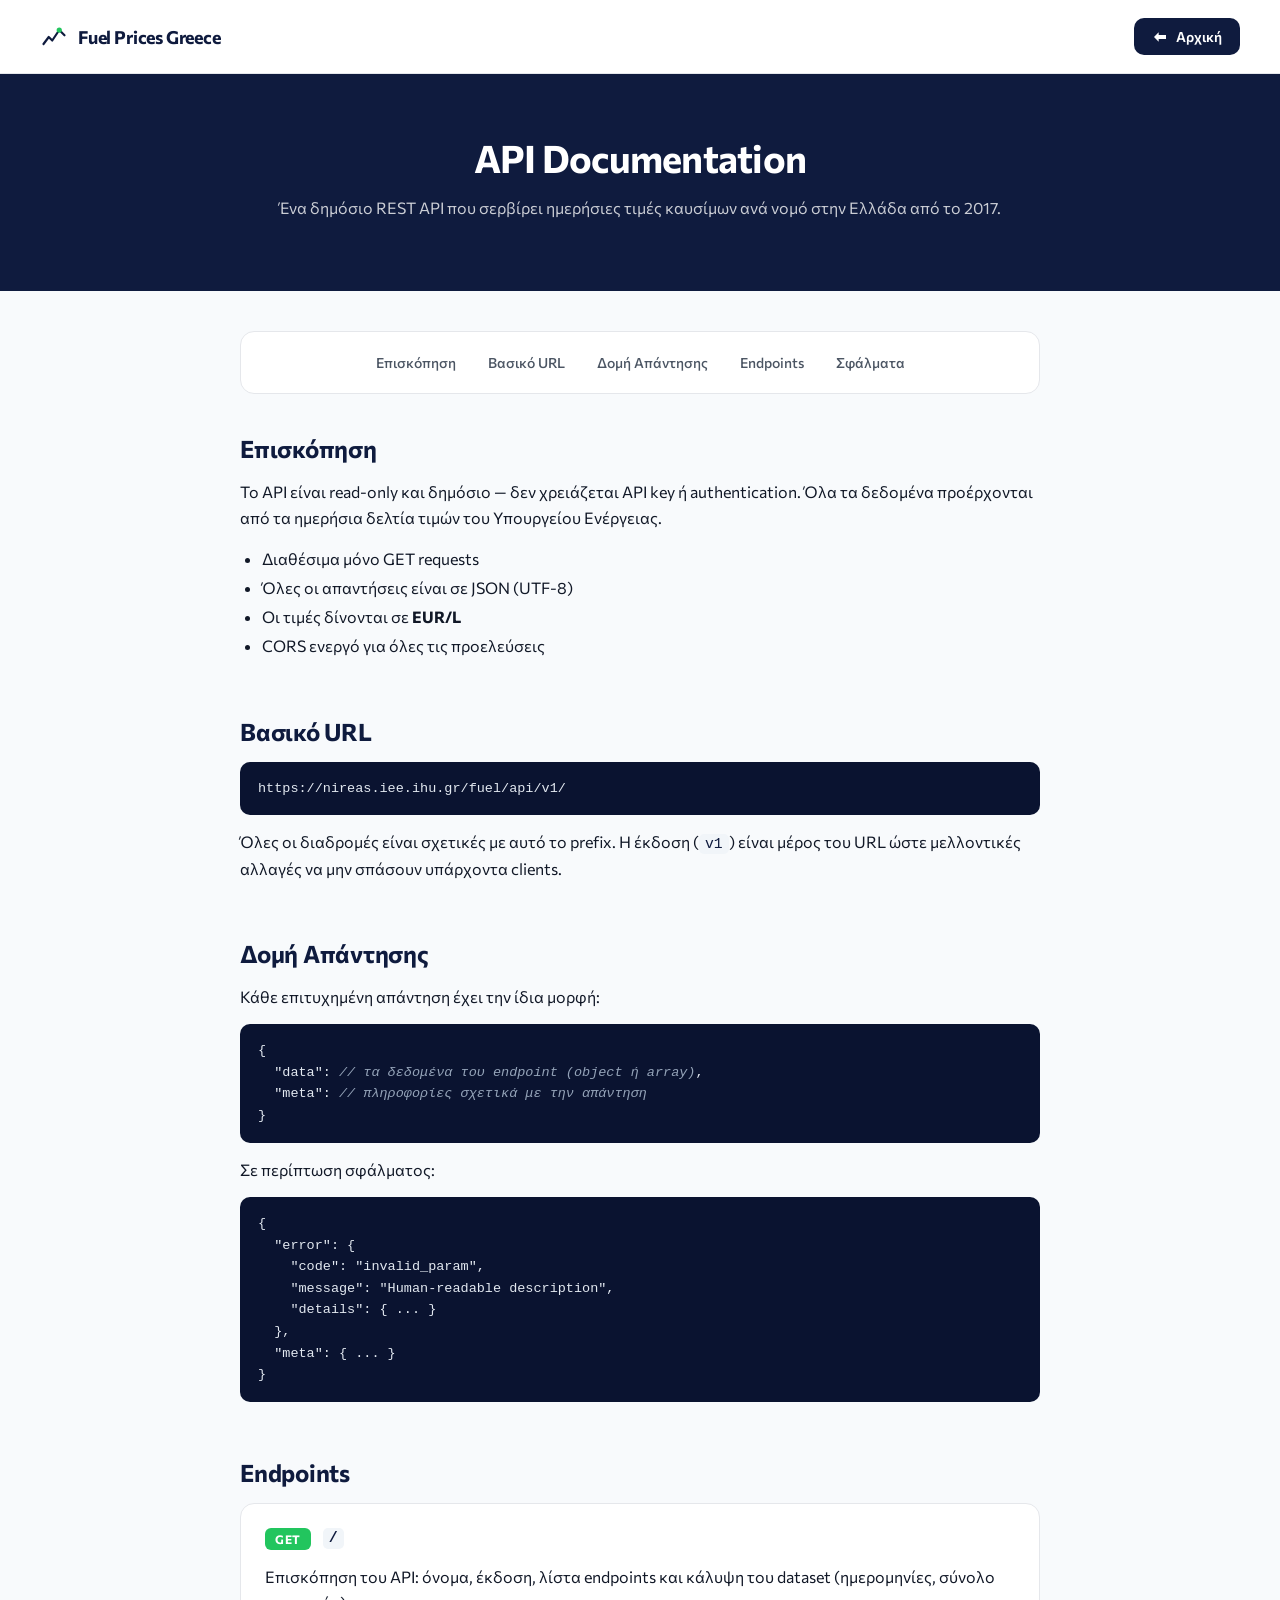
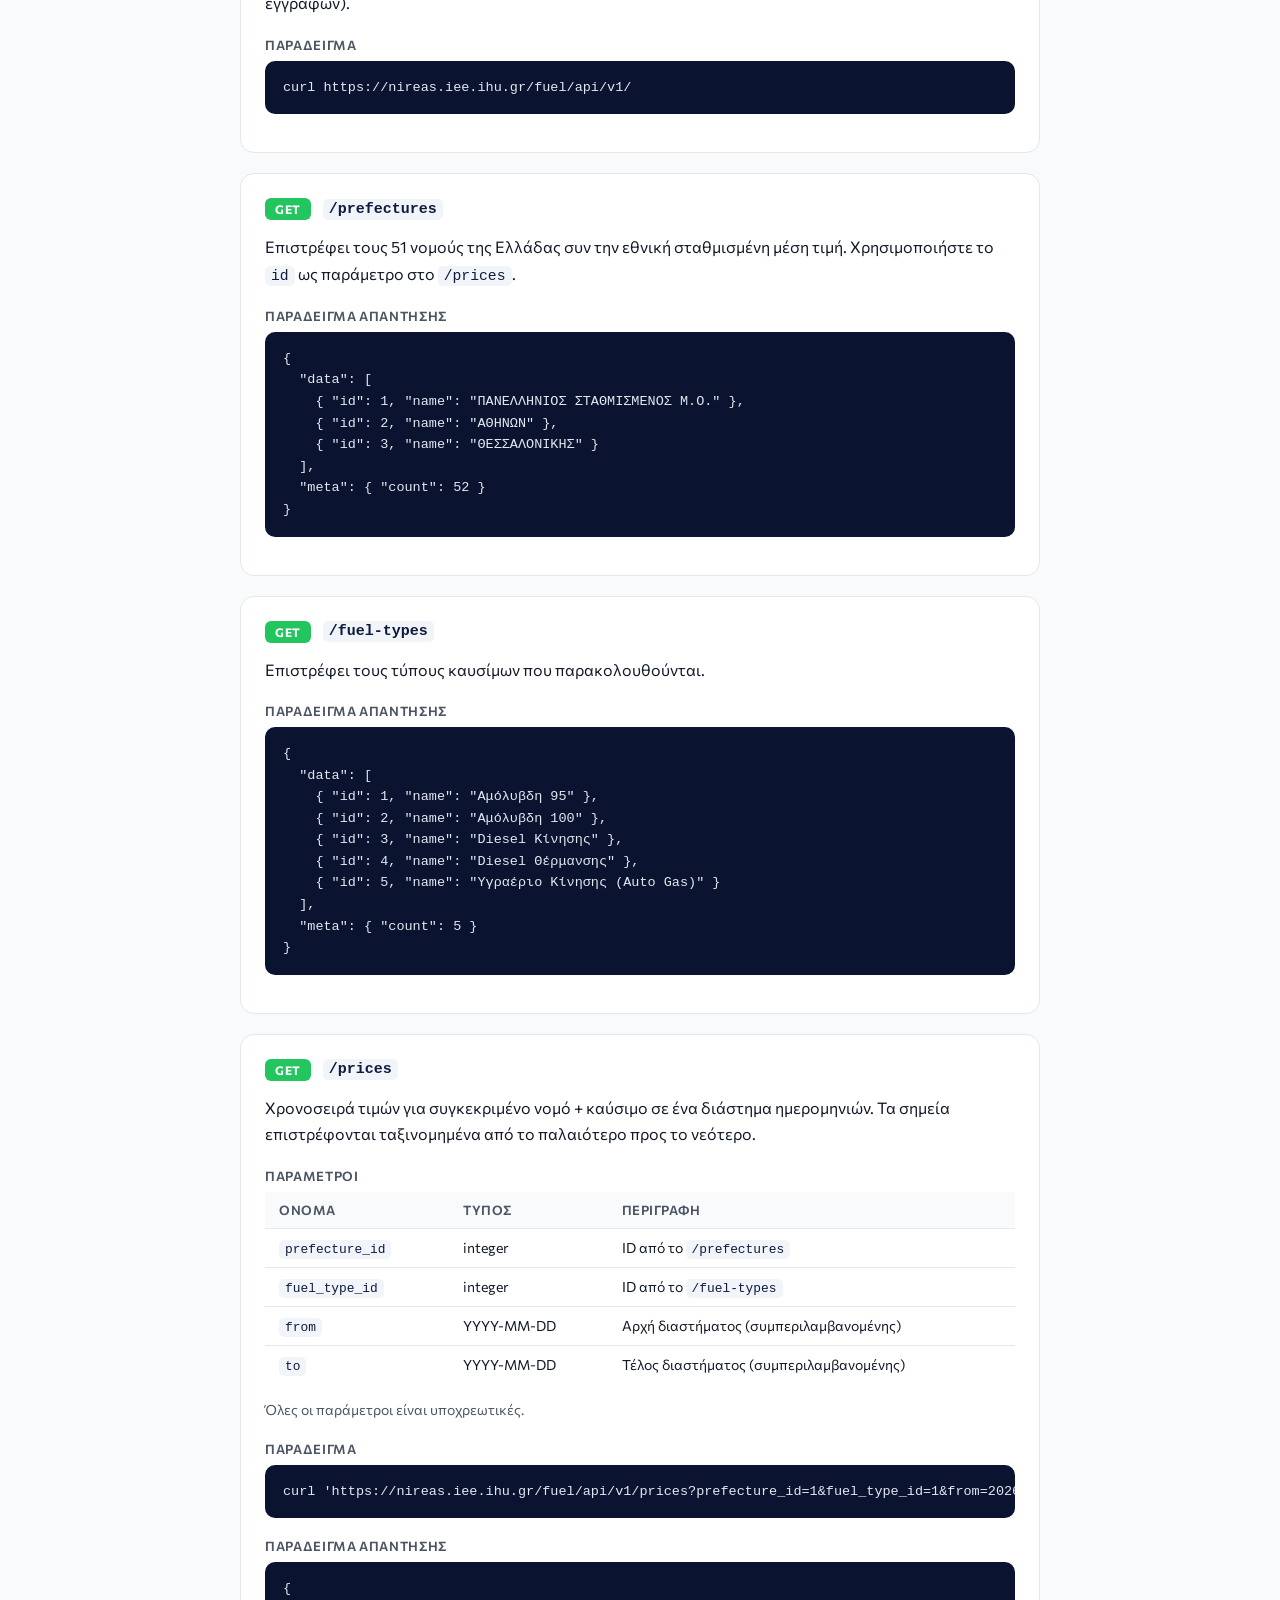
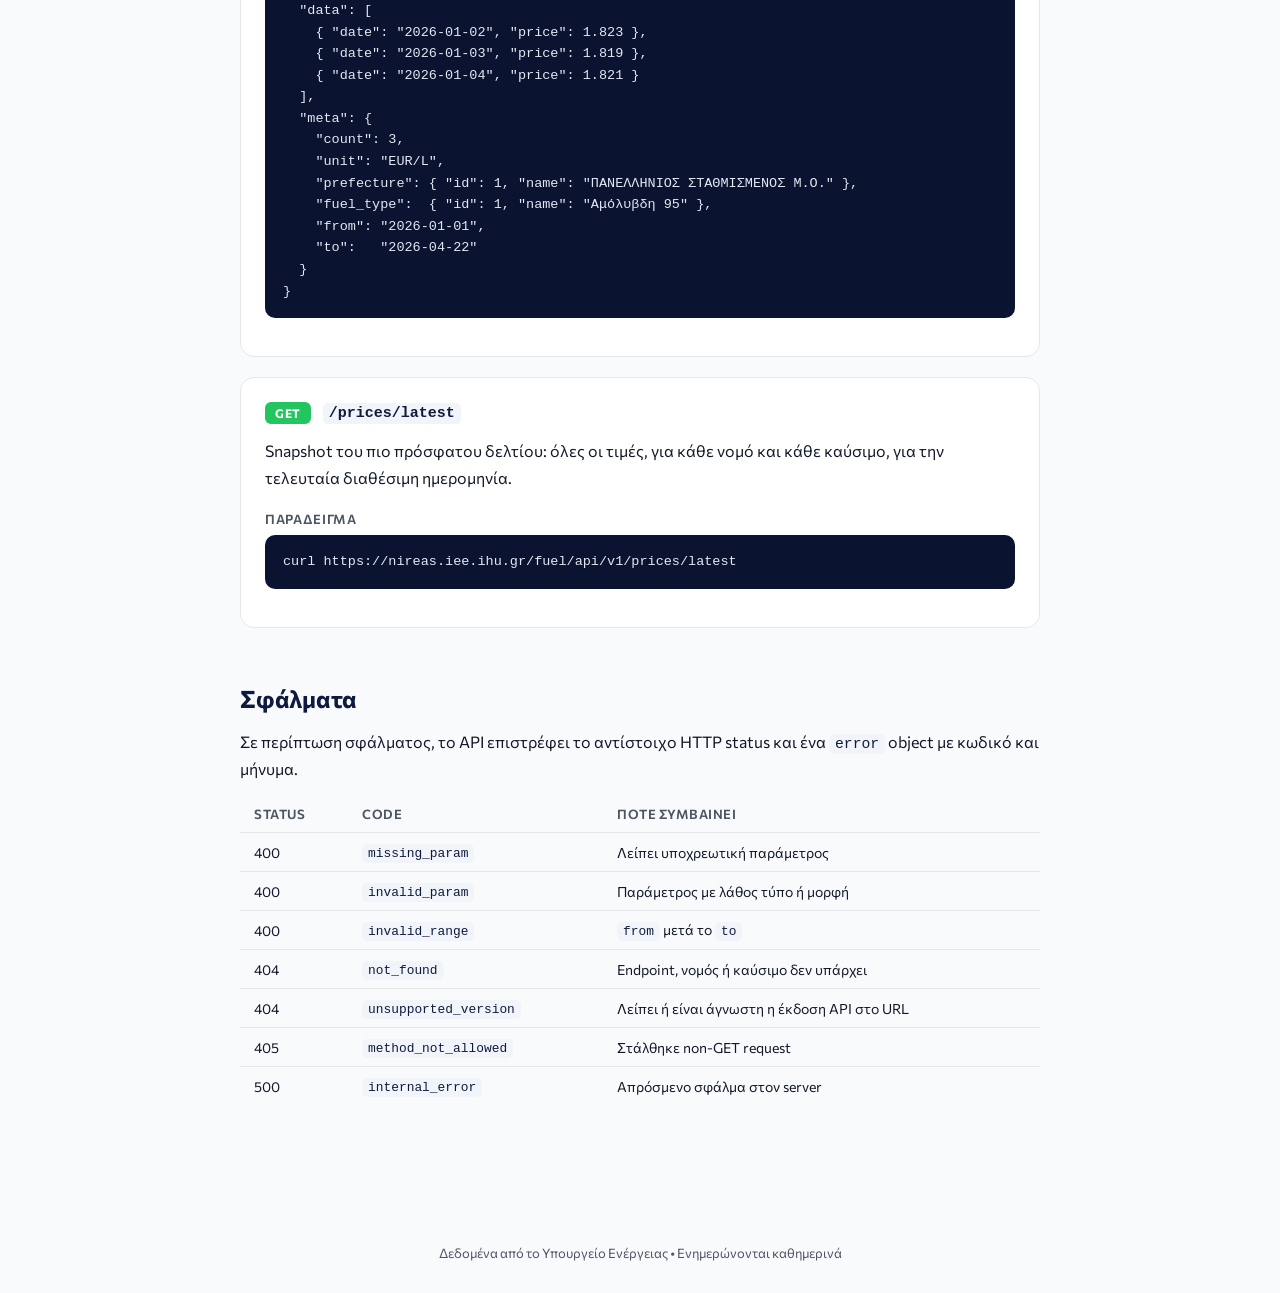
==== docs.html @ 633a8562 "Removed the auth part. Added new doc page" ====
<!DOCTYPE html>
<html lang="el">
<head>
    <meta charset="UTF-8">
    <meta name="viewport" content="width=device-width, initial-scale=1.0">
    <title>API Docs &mdash; Fuel Prices Greece</title>
    <link rel="preconnect" href="https://fonts.googleapis.com">
    <link rel="preconnect" href="https://fonts.gstatic.com" crossorigin>
    <link href="https://fonts.googleapis.com/css2?family=Commissioner:wght@100..900&display=swap" rel="stylesheet">
    <link rel="stylesheet" href="frontend/style.css">
</head>
<body>
    <header class="site-header">
        <a class="brand" href="index.html">
            <svg class="brand-icon" viewBox="0 0 32 32" aria-hidden="true">
                <path d="M4 24 L10 16 L14 20 L22 8 L28 14" fill="none" stroke="#0f1b3e" stroke-width="2.5" stroke-linecap="round" stroke-linejoin="round"/>
                <circle cx="22" cy="8" r="3" fill="#22c55e"/>
            </svg>
            <span class="brand-text">Fuel Prices Greece</span>
        </a>
        <a class="api-button" href="index.html">
            <svg viewBox="0 0 24 24" aria-hidden="true" width="16" height="16">
                <path d="M10 19l-7-7 7-7v4h11v6H10v4z" fill="currentColor"/>
            </svg>
            Αρχική
        </a>
    </header>

    <section class="docs-hero">
        <div class="docs-hero-inner">
            <h1>API Documentation</h1>
            <p>Ένα δημόσιο REST API που σερβίρει ημερήσιες τιμές καυσίμων ανά νομό στην Ελλάδα από το 2017.</p>
        </div>
    </section>

    <main class="docs-content">
        <nav class="docs-toc" aria-label="Πίνακας περιεχομένων">
            <a href="#overview">Επισκόπηση</a>
            <a href="#base-url">Βασικό URL</a>
            <a href="#response-format">Δομή Απάντησης</a>
            <a href="#endpoints">Endpoints</a>
            <a href="#errors">Σφάλματα</a>
        </nav>

        <section id="overview" class="docs-section">
            <h2>Επισκόπηση</h2>
            <p>Το API είναι read-only και δημόσιο &mdash; δεν χρειάζεται API key ή authentication. Όλα τα δεδομένα προέρχονται από τα ημερήσια δελτία τιμών του Υπουργείου Ενέργειας.</p>
            <ul class="bullets">
                <li>Διαθέσιμα μόνο GET requests</li>
                <li>Όλες οι απαντήσεις είναι σε JSON (UTF-8)</li>
                <li>Οι τιμές δίνονται σε <strong>EUR/L</strong></li>
                <li>CORS ενεργό για όλες τις προελεύσεις</li>
            </ul>
        </section>

        <section id="base-url" class="docs-section">
            <h2>Βασικό URL</h2>
            <pre class="code"><span class="code-line">https://nireas.iee.ihu.gr/fuel/api/v1/</span></pre>
            <p>Όλες οι διαδρομές είναι σχετικές με αυτό το prefix. Η έκδοση (<code>v1</code>) είναι μέρος του URL ώστε μελλοντικές αλλαγές να μην σπάσουν υπάρχοντα clients.</p>
        </section>

        <section id="response-format" class="docs-section">
            <h2>Δομή Απάντησης</h2>
            <p>Κάθε επιτυχημένη απάντηση έχει την ίδια μορφή:</p>
            <pre class="code">{
  "data": <span class="code-comment">// τα δεδομένα του endpoint (object ή array)</span>,
  "meta": <span class="code-comment">// πληροφορίες σχετικά με την απάντηση</span>
}</pre>
            <p>Σε περίπτωση σφάλματος:</p>
            <pre class="code">{
  "error": {
    "code": "invalid_param",
    "message": "Human-readable description",
    "details": { ... }
  },
  "meta": { ... }
}</pre>
        </section>

        <section id="endpoints" class="docs-section">
            <h2>Endpoints</h2>

            <article class="endpoint" id="ep-root">
                <header>
                    <span class="method-badge">GET</span>
                    <code class="endpoint-path">/</code>
                </header>
                <p>Επισκόπηση του API: όνομα, έκδοση, λίστα endpoints και κάλυψη του dataset (ημερομηνίες, σύνολο εγγραφών).</p>
                <h4>Παράδειγμα</h4>
                <pre class="code">curl https://nireas.iee.ihu.gr/fuel/api/v1/</pre>
            </article>

            <article class="endpoint" id="ep-prefectures">
                <header>
                    <span class="method-badge">GET</span>
                    <code class="endpoint-path">/prefectures</code>
                </header>
                <p>Επιστρέφει τους 51 νομούς της Ελλάδας συν την εθνική σταθμισμένη μέση τιμή. Χρησιμοποιήστε το <code>id</code> ως παράμετρο στο <code>/prices</code>.</p>
                <h4>Παράδειγμα απάντησης</h4>
                <pre class="code">{
  "data": [
    { "id": 1, "name": "ΠΑΝΕΛΛΗΝΙΟΣ ΣΤΑΘΜΙΣΜΕΝΟΣ Μ.Ο." },
    { "id": 2, "name": "ΑΘΗΝΩΝ" },
    { "id": 3, "name": "ΘΕΣΣΑΛΟΝΙΚΗΣ" }
  ],
  "meta": { "count": 52 }
}</pre>
            </article>

            <article class="endpoint" id="ep-fuel-types">
                <header>
                    <span class="method-badge">GET</span>
                    <code class="endpoint-path">/fuel-types</code>
                </header>
                <p>Επιστρέφει τους τύπους καυσίμων που παρακολουθούνται.</p>
                <h4>Παράδειγμα απάντησης</h4>
                <pre class="code">{
  "data": [
    { "id": 1, "name": "Αμόλυβδη 95" },
    { "id": 2, "name": "Αμόλυβδη 100" },
    { "id": 3, "name": "Diesel Κίνησης" },
    { "id": 4, "name": "Diesel Θέρμανσης" },
    { "id": 5, "name": "Υγραέριο Κίνησης (Auto Gas)" }
  ],
  "meta": { "count": 5 }
}</pre>
            </article>

            <article class="endpoint" id="ep-prices">
                <header>
                    <span class="method-badge">GET</span>
                    <code class="endpoint-path">/prices</code>
                </header>
                <p>Χρονοσειρά τιμών για συγκεκριμένο νομό + καύσιμο σε ένα διάστημα ημερομηνιών. Τα σημεία επιστρέφονται ταξινομημένα από το παλαιότερο προς το νεότερο.</p>

                <h4>Παράμετροι</h4>
                <table class="params-table">
                    <thead>
                        <tr><th>Όνομα</th><th>Τύπος</th><th>Περιγραφή</th></tr>
                    </thead>
                    <tbody>
                        <tr><td><code>prefecture_id</code></td><td>integer</td><td>ID από το <code>/prefectures</code></td></tr>
                        <tr><td><code>fuel_type_id</code></td><td>integer</td><td>ID από το <code>/fuel-types</code></td></tr>
                        <tr><td><code>from</code></td><td>YYYY-MM-DD</td><td>Αρχή διαστήματος (συμπεριλαμβανομένης)</td></tr>
                        <tr><td><code>to</code></td><td>YYYY-MM-DD</td><td>Τέλος διαστήματος (συμπεριλαμβανομένης)</td></tr>
                    </tbody>
                </table>
                <p class="hint">Όλες οι παράμετροι είναι υποχρεωτικές.</p>

                <h4>Παράδειγμα</h4>
                <pre class="code">curl 'https://nireas.iee.ihu.gr/fuel/api/v1/prices?prefecture_id=1&fuel_type_id=1&from=2026-01-01&to=2026-04-22'</pre>

                <h4>Παράδειγμα απάντησης</h4>
                <pre class="code">{
  "data": [
    { "date": "2026-01-02", "price": 1.823 },
    { "date": "2026-01-03", "price": 1.819 },
    { "date": "2026-01-04", "price": 1.821 }
  ],
  "meta": {
    "count": 3,
    "unit": "EUR/L",
    "prefecture": { "id": 1, "name": "ΠΑΝΕΛΛΗΝΙΟΣ ΣΤΑΘΜΙΣΜΕΝΟΣ Μ.Ο." },
    "fuel_type":  { "id": 1, "name": "Αμόλυβδη 95" },
    "from": "2026-01-01",
    "to":   "2026-04-22"
  }
}</pre>
            </article>

            <article class="endpoint" id="ep-prices-latest">
                <header>
                    <span class="method-badge">GET</span>
                    <code class="endpoint-path">/prices/latest</code>
                </header>
                <p>Snapshot του πιο πρόσφατου δελτίου: όλες οι τιμές, για κάθε νομό και κάθε καύσιμο, για την τελευταία διαθέσιμη ημερομηνία.</p>
                <h4>Παράδειγμα</h4>
                <pre class="code">curl https://nireas.iee.ihu.gr/fuel/api/v1/prices/latest</pre>
            </article>
        </section>

        <section id="errors" class="docs-section">
            <h2>Σφάλματα</h2>
            <p>Σε περίπτωση σφάλματος, το API επιστρέφει το αντίστοιχο HTTP status και ένα <code>error</code> object με κωδικό και μήνυμα.</p>
            <table class="params-table">
                <thead>
                    <tr><th>Status</th><th>Code</th><th>Πότε συμβαίνει</th></tr>
                </thead>
                <tbody>
                    <tr><td>400</td><td><code>missing_param</code></td><td>Λείπει υποχρεωτική παράμετρος</td></tr>
                    <tr><td>400</td><td><code>invalid_param</code></td><td>Παράμετρος με λάθος τύπο ή μορφή</td></tr>
                    <tr><td>400</td><td><code>invalid_range</code></td><td><code>from</code> μετά το <code>to</code></td></tr>
                    <tr><td>404</td><td><code>not_found</code></td><td>Endpoint, νομός ή καύσιμο δεν υπάρχει</td></tr>
                    <tr><td>404</td><td><code>unsupported_version</code></td><td>Λείπει ή είναι άγνωστη η έκδοση API στο URL</td></tr>
                    <tr><td>405</td><td><code>method_not_allowed</code></td><td>Στάλθηκε non-GET request</td></tr>
                    <tr><td>500</td><td><code>internal_error</code></td><td>Απρόσμενο σφάλμα στον server</td></tr>
                </tbody>
            </table>
        </section>
    </main>

    <footer class="site-footer">
        <p>Δεδομένα από το Υπουργείο Ενέργειας &bull; Ενημερώνονται καθημερινά</p>
    </footer>
</body>
</html>
---- frontend/style.css ----
:root {
    --navy: #0f1b3e;
    --navy-deep: #0a1330;
    --green: #22c55e;
    --green-dark: #16a34a;
    --blue: #60a5fa;
    --ink: #111827;
    --ink-soft: #4b5563;
    --line: #e5e7eb;
    --bg: #f8fafc;
    --card: #ffffff;
    --radius: 14px;
    --shadow-card: 0 20px 40px -20px rgba(15, 27, 62, 0.25), 0 8px 16px -10px rgba(15, 27, 62, 0.12);
    --shadow-chip: 0 1px 2px rgba(15, 27, 62, 0.08);
}

* {
    box-sizing: border-box;
}

html, body {
    margin: 0;
    padding: 0;
    width: 100%;
    overflow-x: clip;
}

body {
    font-family: 'Commissioner', -apple-system, BlinkMacSystemFont, 'Segoe UI', Roboto, sans-serif;
    color: var(--ink);
    background: var(--bg);
    -webkit-font-smoothing: antialiased;
    min-height: 100vh;
    display: flex;
    flex-direction: column;
}

/* Flex children default to min-width: auto, which refuses to shrink below
   their widest content (long URLs in <pre>, etc.) and blows out the viewport
   on narrow screens. Force them to shrink. */
body > * {
    min-width: 0;
    width: 100%;
    box-sizing: border-box;
}

/* Defensive: long Greek text and URLs should always be allowed to break
   rather than push parents wider than their constrained width. */
p, li, h1, h2, h3, h4, h5 {
    overflow-wrap: break-word;
    word-wrap: break-word;
}

main {
    flex: 1;
}

/* ---- Header ---- */

.site-header {
    background: #ffffff;
    display: flex;
    align-items: center;
    justify-content: space-between;
    padding: 18px 40px;
    border-bottom: 1px solid var(--line);
}

.brand {
    display: flex;
    align-items: center;
    gap: 10px;
    text-decoration: none;
    color: var(--navy);
    font-weight: 700;
    font-size: 18px;
}

.brand-icon {
    width: 28px;
    height: 28px;
}

.brand-text {
    letter-spacing: -0.01em;
}

.api-button {
    display: inline-flex;
    align-items: center;
    gap: 8px;
    background: var(--navy);
    color: #fff;
    padding: 10px 18px;
    border-radius: 10px;
    font-size: 14px;
    font-weight: 600;
    text-decoration: none;
    transition: background 0.15s ease;
}

.api-button:hover {
    background: var(--navy-deep);
}

/* ---- Hero ---- */

.hero {
    background: var(--navy);
    color: #fff;
    padding: 70px 40px 140px;
    position: relative;
    overflow: hidden;
    text-align: center;
}

.hero::after {
    content: '';
    position: absolute;
    left: 0;
    right: 0;
    bottom: 0;
    height: 60px;
    background: var(--bg);
    border-radius: 50% 50% 0 0 / 100% 100% 0 0;
    transform: translateY(50%);
}

.hero-title {
    font-size: clamp(28px, 4vw, 40px);
    font-weight: 700;
    margin: 0 0 40px;
    letter-spacing: -0.02em;
}

.controls {
    display: flex;
    gap: 20px;
    justify-content: center;
    flex-wrap: wrap;
    max-width: 1000px;
    margin: 0 auto;
    position: relative;
    z-index: 1;
}

.control {
    display: flex;
    flex-direction: column;
    gap: 8px;
    align-items: flex-start;
    text-align: left;
    flex: 1 1 220px;
    max-width: 320px;
}

.control-label {
    font-size: 13px;
    font-weight: 500;
    color: rgba(255, 255, 255, 0.75);
}

.control-input {
    width: 100%;
    padding: 12px 14px;
    border-radius: 10px;
    border: 1px solid rgba(255, 255, 255, 0.15);
    background: rgba(255, 255, 255, 0.08);
    color: #fff;
    font-size: 15px;
    font-family: inherit;
    appearance: none;
    background-image: url("data:image/svg+xml;utf8,<svg xmlns='http://www.w3.org/2000/svg' viewBox='0 0 20 20' fill='white'><path d='M5 8l5 5 5-5H5z'/></svg>");
    background-repeat: no-repeat;
    background-position: right 12px center;
    background-size: 18px;
    padding-right: 38px;
    cursor: pointer;
    transition: border-color 0.15s ease, background-color 0.15s ease;
}

.control-input:hover {
    background-color: rgba(255, 255, 255, 0.12);
}

.control-input:focus {
    outline: none;
    border-color: var(--green);
    background-color: rgba(255, 255, 255, 0.12);
}

.control-input option {
    background: var(--navy);
    color: #fff;
}

.range-chips {
    display: flex;
    gap: 4px;
    background: rgba(255, 255, 255, 0.08);
    border: 1px solid rgba(255, 255, 255, 0.15);
    border-radius: 10px;
    padding: 4px;
    width: 100%;
}

.chip {
    flex: 1;
    padding: 9px 8px;
    border: none;
    background: transparent;
    color: rgba(255, 255, 255, 0.75);
    font-size: 13px;
    font-weight: 600;
    font-family: inherit;
    border-radius: 7px;
    cursor: pointer;
    transition: background 0.15s ease, color 0.15s ease;
}

.chip:hover {
    color: #fff;
}

.chip.is-active {
    background: var(--green);
    color: #fff;
    box-shadow: var(--shadow-chip);
}

/* ---- Chart card ---- */

.chart-card {
    background: var(--card);
    max-width: 1100px;
    margin: -80px auto 40px;
    padding: 32px;
    border-radius: var(--radius);
    box-shadow: var(--shadow-card);
    position: relative;
    z-index: 2;
}

.chart-wrap {
    position: relative;
    height: 420px;
}

.chart-status {
    position: absolute;
    inset: 0;
    display: flex;
    align-items: center;
    justify-content: center;
    background: rgba(255, 255, 255, 0.85);
    color: var(--ink-soft);
    font-size: 14px;
    font-weight: 500;
    z-index: 3;
    border-radius: var(--radius);
    pointer-events: none;
}

.chart-status[hidden] {
    display: none;
}

.chart-status[data-kind="error"] {
    color: #b91c1c;
}

/* ---- Docs page ---- */

.docs-hero {
    background: var(--navy);
    color: #fff;
    padding: 60px 40px 70px;
    text-align: center;
}

.docs-hero-inner {
    max-width: 800px;
    margin: 0 auto;
}

.docs-hero h1 {
    font-size: clamp(28px, 4vw, 38px);
    font-weight: 700;
    margin: 0 0 14px;
    letter-spacing: -0.02em;
}

.docs-hero p {
    margin: 0;
    font-size: 16px;
    color: rgba(255, 255, 255, 0.78);
    line-height: 1.6;
}

.docs-content {
    max-width: 880px;
    margin: 0 auto;
    padding: 40px 40px 60px;
}

.docs-toc {
    display: flex;
    flex-wrap: wrap;
    justify-content: center;
    gap: 8px;
    padding: 16px;
    background: #fff;
    border: 1px solid var(--line);
    border-radius: var(--radius);
    margin-bottom: 40px;
}

.docs-toc a {
    padding: 6px 12px;
    border-radius: 8px;
    color: var(--ink-soft);
    text-decoration: none;
    font-size: 14px;
    font-weight: 500;
    transition: background 0.15s ease, color 0.15s ease;
}

.docs-toc a:hover {
    background: var(--bg);
    color: var(--navy);
}

.docs-section {
    margin-bottom: 56px;
    scroll-margin-top: 24px;
}

.docs-section h2 {
    font-size: 24px;
    font-weight: 700;
    margin: 0 0 16px;
    color: var(--navy);
    letter-spacing: -0.01em;
}

.docs-section p {
    line-height: 1.65;
    color: var(--ink);
    margin: 0 0 14px;
}

.docs-section .hint {
    color: var(--ink-soft);
    font-size: 14px;
}

.bullets {
    margin: 0 0 14px;
    padding-left: 22px;
    line-height: 1.8;
    color: var(--ink);
}

.endpoint {
    background: #fff;
    border: 1px solid var(--line);
    border-radius: var(--radius);
    padding: 24px;
    margin-bottom: 20px;
    scroll-margin-top: 24px;
}

.endpoint header {
    display: flex;
    align-items: center;
    gap: 12px;
    flex-wrap: wrap;
    margin-bottom: 14px;
}

.endpoint h4 {
    font-size: 13px;
    font-weight: 600;
    text-transform: uppercase;
    letter-spacing: 0.05em;
    color: var(--ink-soft);
    margin: 20px 0 8px;
}

.method-badge {
    background: var(--green);
    color: #fff;
    font-size: 12px;
    font-weight: 700;
    padding: 4px 10px;
    border-radius: 6px;
    letter-spacing: 0.05em;
}

.endpoint-path {
    font-family: 'JetBrains Mono', 'SFMono-Regular', Consolas, 'Liberation Mono', monospace;
    font-size: 15px;
    color: var(--navy);
    font-weight: 600;
    word-break: break-all;
}

code {
    font-family: 'JetBrains Mono', 'SFMono-Regular', Consolas, 'Liberation Mono', monospace;
    font-size: 0.92em;
    background: #f1f5f9;
    color: var(--navy);
    padding: 2px 6px;
    border-radius: 5px;
}

pre.code {
    background: var(--navy-deep);
    color: #e2e8f0;
    padding: 16px 18px;
    border-radius: 10px;
    overflow-x: auto;
    max-width: 100%;
    box-sizing: border-box;
    font-family: 'JetBrains Mono', 'SFMono-Regular', Consolas, 'Liberation Mono', monospace;
    font-size: 13.5px;
    line-height: 1.6;
    margin: 0 0 14px;
    -webkit-overflow-scrolling: touch;
}

pre.code code {
    background: transparent;
    color: inherit;
    padding: 0;
}

.code-comment {
    color: #94a3b8;
    font-style: italic;
}

.params-table {
    width: 100%;
    border-collapse: collapse;
    margin: 8px 0 14px;
    font-size: 14px;
}

.params-table th,
.params-table td {
    text-align: left;
    padding: 10px 14px;
    border-bottom: 1px solid var(--line);
}

.params-table th {
    background: var(--bg);
    color: var(--ink-soft);
    font-weight: 600;
    font-size: 13px;
    text-transform: uppercase;
    letter-spacing: 0.04em;
}

.params-table tbody tr:last-child td {
    border-bottom: none;
}

@media (max-width: 640px) {
    .docs-hero {
        padding: 40px 20px 50px;
    }

    .docs-hero p {
        font-size: 15px;
    }

    .docs-content {
        padding: 28px 14px 40px;
    }

    .docs-toc {
        padding: 12px;
        gap: 4px;
    }

    .docs-toc a {
        padding: 6px 10px;
        font-size: 13px;
    }

    .endpoint {
        padding: 18px 16px;
    }

    .params-table {
        font-size: 12.5px;
    }

    .params-table th,
    .params-table td {
        padding: 8px 8px;
    }

    .params-table th:first-child,
    .params-table td:first-child {
        white-space: nowrap;
    }

    pre.code {
        font-size: 12.5px;
        padding: 14px;
    }
}

/* ---- Footer ---- */

.site-footer {
    text-align: center;
    padding: 24px 40px 32px;
    color: var(--ink-soft);
    font-size: 13px;
}

.site-footer p {
    margin: 0;
}

/* ---- Responsive ---- */

@media (max-width: 640px) {
    .site-header {
        padding: 14px 20px;
    }

    .brand-text {
        font-size: 16px;
    }

    .hero {
        padding: 50px 20px 120px;
    }

    .chart-card {
        margin: -70px 16px 24px;
        padding: 20px;
    }

    .chart-wrap {
        height: 320px;
    }

    .controls {
        gap: 14px;
    }

    .control {
        flex-basis: 100%;
        max-width: none;
    }
}
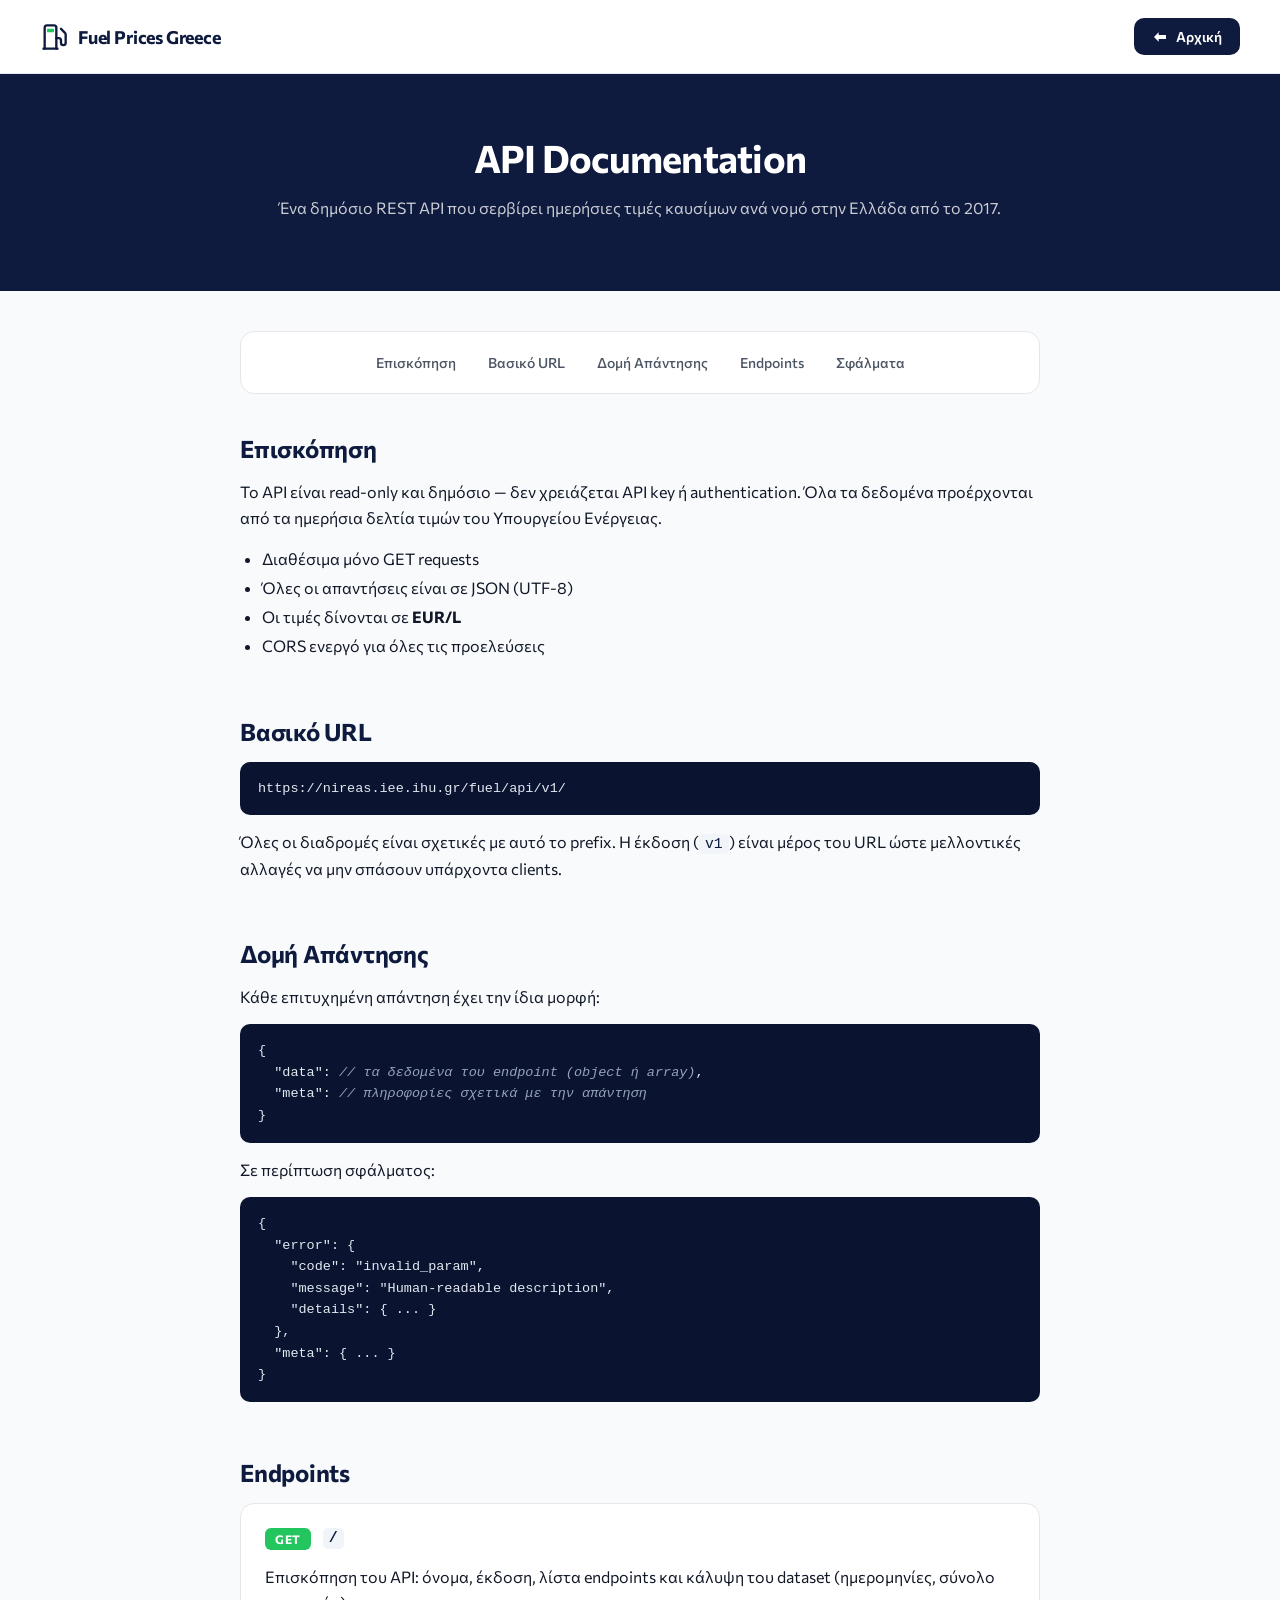
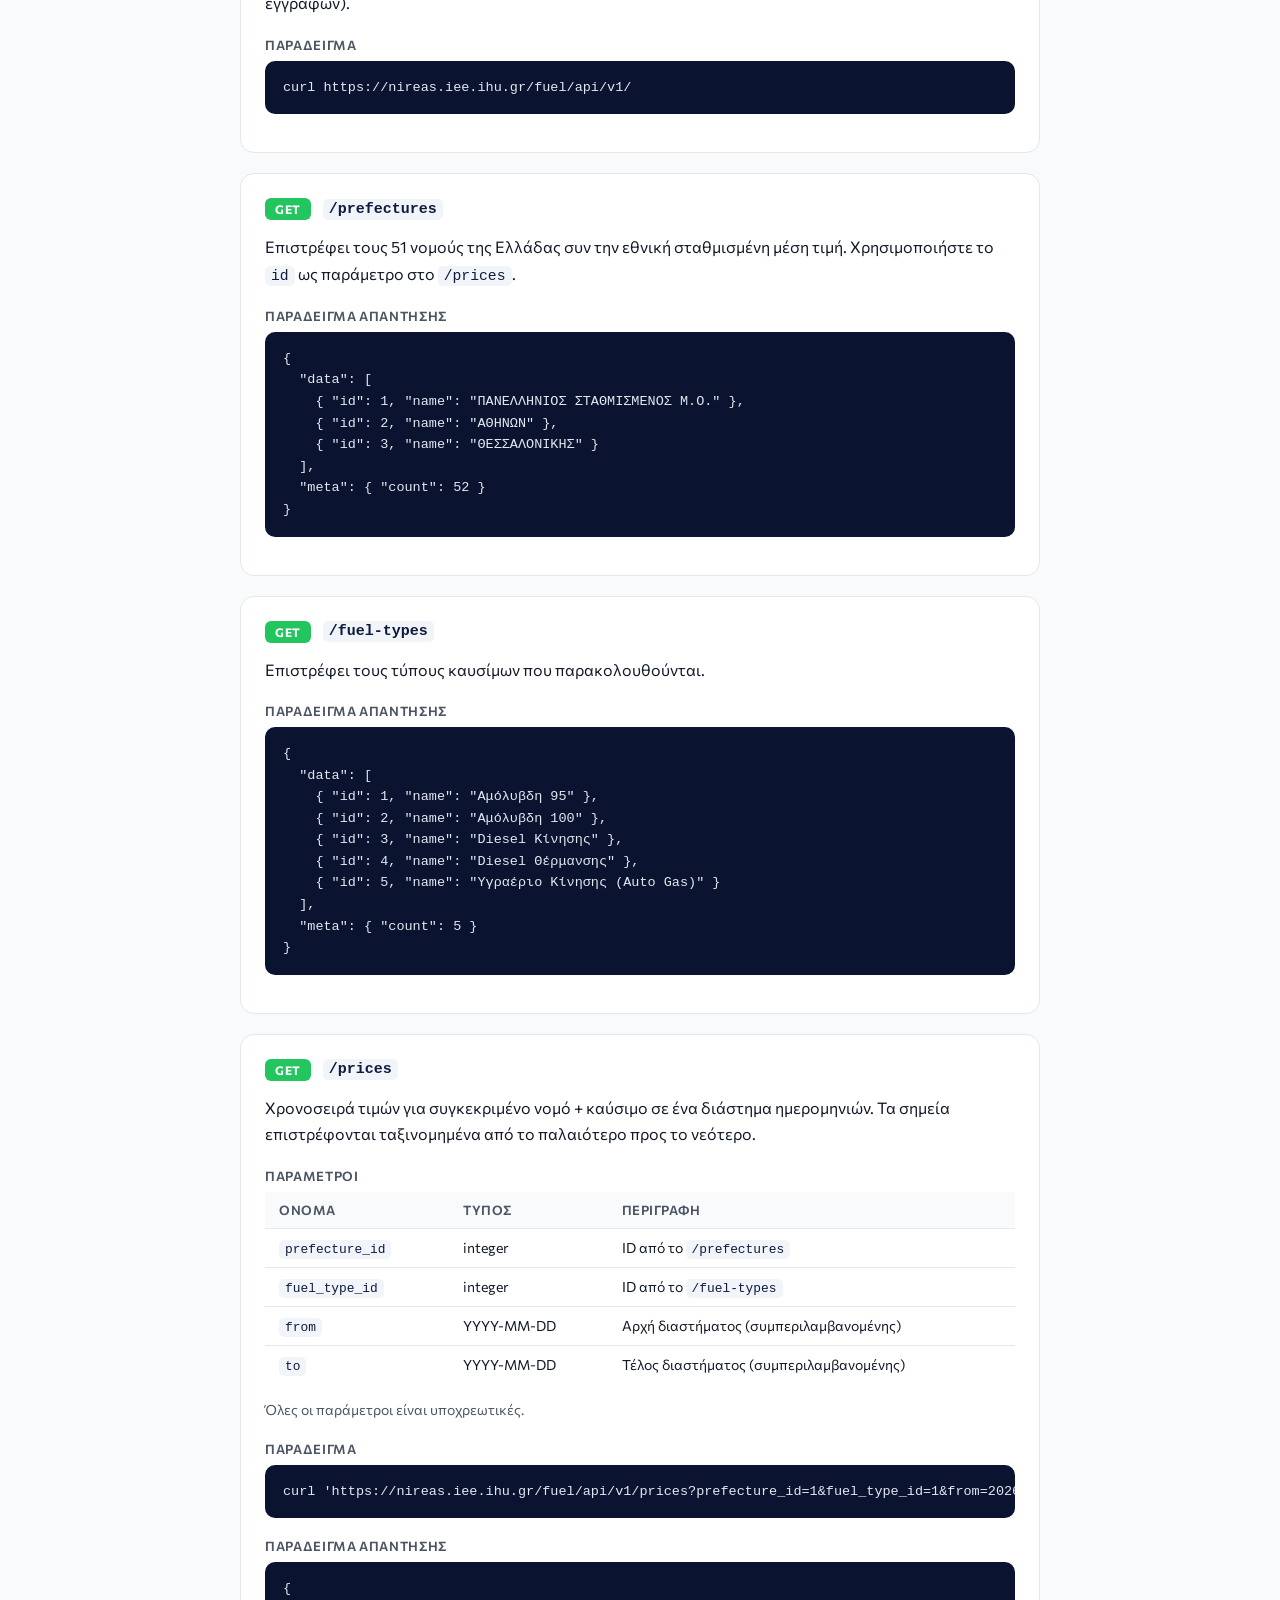
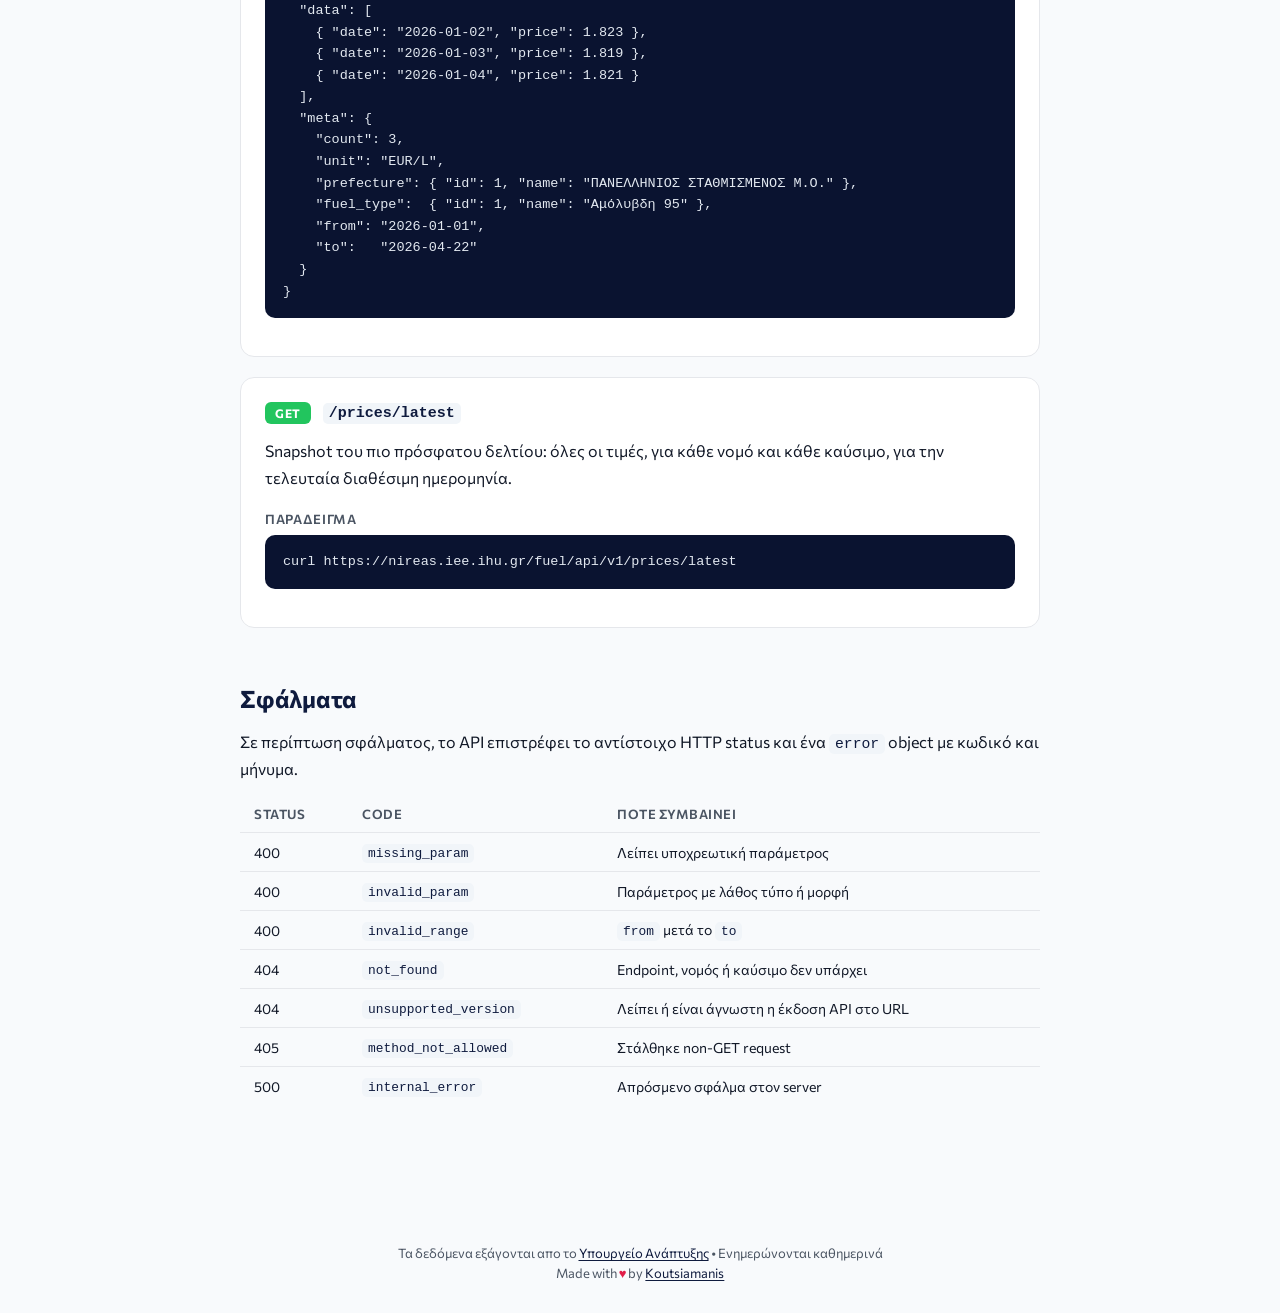
==== commit 1454bc81: "UI changes" ====
--- a/docs.html
+++ b/docs.html
@@ -4,6 +4,22 @@
     <meta charset="UTF-8">
     <meta name="viewport" content="width=device-width, initial-scale=1.0">
     <title>API Docs &mdash; Fuel Prices Greece</title>
+    <meta name="description" content="Τεκμηρίωση του δημόσιου REST API για τις ημερήσιες τιμές καυσίμων στην Ελλάδα — endpoints, παραδείγματα και κωδικοί σφαλμάτων.">
+
+    <meta property="og:type" content="website">
+    <meta property="og:title" content="API Docs — Fuel Prices Greece">
+    <meta property="og:description" content="Τεκμηρίωση του δημόσιου REST API για τις ημερήσιες τιμές καυσίμων στην Ελλάδα — endpoints, παραδείγματα και κωδικοί σφαλμάτων.">
+    <meta property="og:image" content="https://nireas.iee.ihu.gr/fuel/og-image.png">
+    <meta property="og:url" content="https://nireas.iee.ihu.gr/fuel/docs">
+    <meta property="og:site_name" content="Fuel Prices Greece">
+    <meta property="og:locale" content="el_GR">
+
+    <meta name="twitter:card" content="summary_large_image">
+    <meta name="twitter:title" content="API Docs — Fuel Prices Greece">
+    <meta name="twitter:description" content="Τεκμηρίωση του δημόσιου REST API για τις ημερήσιες τιμές καυσίμων στην Ελλάδα — endpoints, παραδείγματα και κωδικοί σφαλμάτων.">
+    <meta name="twitter:image" content="https://nireas.iee.ihu.gr/fuel/og-image.png">
+
+    <link rel="icon" type="image/svg+xml" href="favicon.svg">
     <link rel="preconnect" href="https://fonts.googleapis.com">
     <link rel="preconnect" href="https://fonts.gstatic.com" crossorigin>
     <link href="https://fonts.googleapis.com/css2?family=Commissioner:wght@100..900&display=swap" rel="stylesheet">
@@ -11,14 +27,16 @@
 </head>
 <body>
     <header class="site-header">
-        <a class="brand" href="index.html">
-            <svg class="brand-icon" viewBox="0 0 32 32" aria-hidden="true">
-                <path d="M4 24 L10 16 L14 20 L22 8 L28 14" fill="none" stroke="#0f1b3e" stroke-width="2.5" stroke-linecap="round" stroke-linejoin="round"/>
-                <circle cx="22" cy="8" r="3" fill="#22c55e"/>
+        <a class="brand" href="/fuel">
+            <svg class="brand-icon" viewBox="0 0 24 24" aria-hidden="true">
+                <path d="M14 22V4a2 2 0 0 0-2-2H6a2 2 0 0 0-2 2v18" fill="none" stroke="#0f1b3e" stroke-width="2" stroke-linecap="round" stroke-linejoin="round"/>
+                <line x1="3" y1="22" x2="15" y2="22" stroke="#0f1b3e" stroke-width="2" stroke-linecap="round"/>
+                <rect x="6" y="5" width="6" height="3" rx="0.5" fill="#22c55e"/>
+                <path d="M14 13h2a2 2 0 0 1 2 2v2a2 2 0 0 0 2 2 2 2 0 0 0 2-2V9.83a2 2 0 0 0-.59-1.42L18 5" fill="none" stroke="#0f1b3e" stroke-width="2" stroke-linecap="round" stroke-linejoin="round"/>
             </svg>
             <span class="brand-text">Fuel Prices Greece</span>
         </a>
-        <a class="api-button" href="index.html">
+        <a class="api-button" href="/fuel">
             <svg viewBox="0 0 24 24" aria-hidden="true" width="16" height="16">
                 <path d="M10 19l-7-7 7-7v4h11v6H10v4z" fill="currentColor"/>
             </svg>
@@ -200,7 +218,8 @@
     </main>
 
     <footer class="site-footer">
-        <p>Δεδομένα από το Υπουργείο Ενέργειας &bull; Ενημερώνονται καθημερινά</p>
+        <p>Τα δεδόμενα εξάγονται απο το <a href="https://www.fuelprices.gr/deltia_dn.view" target="_blank" rel="noopener">Υπουργείο Ανάπτυξης</a> &bull; Ενημερώνονται καθημερινά</p>
+        <p>Made with <span class="heart" aria-label="love">&hearts;</span> by <a href="https://koutsiamanis.gr/" target="_blank" rel="noopener">Koutsiamanis</a></p>
     </footer>
 </body>
 </html>
--- a/frontend/style.css
+++ b/frontend/style.css
@@ -108,22 +108,9 @@
 .hero {
     background: var(--navy);
     color: #fff;
-    padding: 70px 40px 140px;
+    padding: 36px 40px 90px;
     position: relative;
-    overflow: hidden;
     text-align: center;
-}
-
-.hero::after {
-    content: '';
-    position: absolute;
-    left: 0;
-    right: 0;
-    bottom: 0;
-    height: 60px;
-    background: var(--bg);
-    border-radius: 50% 50% 0 0 / 100% 100% 0 0;
-    transform: translateY(50%);
 }
 
 .hero-title {
@@ -138,10 +125,10 @@
     gap: 20px;
     justify-content: center;
     flex-wrap: wrap;
-    max-width: 1000px;
+    max-width: 1100px;
     margin: 0 auto;
     position: relative;
-    z-index: 1;
+    z-index: 5;
 }
 
 .control {
@@ -151,7 +138,7 @@
     align-items: flex-start;
     text-align: left;
     flex: 1 1 220px;
-    max-width: 320px;
+    min-width: 0;
 }
 
 .control-label {
@@ -192,6 +179,101 @@
 .control-input option {
     background: var(--navy);
     color: #fff;
+}
+
+/* Multi-select dropdown */
+.multi-select {
+    position: relative;
+    width: 100%;
+}
+
+.multi-select-trigger {
+    width: 100%;
+    padding: 12px 14px;
+    border-radius: 10px;
+    border: 1px solid rgba(255, 255, 255, 0.15);
+    background: rgba(255, 255, 255, 0.08);
+    color: #fff;
+    font-size: 15px;
+    font-family: inherit;
+    cursor: pointer;
+    display: flex;
+    align-items: center;
+    justify-content: space-between;
+    gap: 8px;
+    transition: border-color 0.15s ease, background-color 0.15s ease;
+    text-align: left;
+}
+
+.multi-select-trigger:hover {
+    background: rgba(255, 255, 255, 0.12);
+}
+
+.multi-select.is-open .multi-select-trigger,
+.multi-select-trigger:focus {
+    outline: none;
+    border-color: var(--green);
+    background: rgba(255, 255, 255, 0.12);
+}
+
+.trigger-label {
+    flex: 1;
+    overflow: hidden;
+    text-overflow: ellipsis;
+    white-space: nowrap;
+}
+
+.trigger-caret {
+    flex-shrink: 0;
+    transition: transform 0.15s ease;
+}
+
+.multi-select.is-open .trigger-caret {
+    transform: rotate(180deg);
+}
+
+.multi-select-panel {
+    position: absolute;
+    top: calc(100% + 6px);
+    left: 0;
+    right: 0;
+    z-index: 10;
+    background: #fff;
+    border: 1px solid var(--line);
+    border-radius: 10px;
+    box-shadow: 0 12px 24px -12px rgba(15, 27, 62, 0.35);
+    max-height: 280px;
+    overflow-y: auto;
+    padding: 6px;
+}
+
+.multi-option {
+    display: flex;
+    align-items: center;
+    gap: 10px;
+    padding: 8px 10px;
+    border-radius: 7px;
+    cursor: pointer;
+    color: var(--ink);
+    font-size: 14px;
+    user-select: none;
+}
+
+.multi-option:hover {
+    background: var(--bg);
+}
+
+.multi-option input[type="checkbox"] {
+    margin: 0;
+    width: 16px;
+    height: 16px;
+    accent-color: var(--green);
+    cursor: pointer;
+}
+
+.multi-option.is-selected {
+    color: var(--navy);
+    font-weight: 500;
 }
 
 .range-chips {
@@ -233,7 +315,7 @@
 .chart-card {
     background: var(--card);
     max-width: 1100px;
-    margin: -80px auto 40px;
+    margin: -40px auto 40px;
     padding: 32px;
     border-radius: var(--radius);
     box-shadow: var(--shadow-card);
@@ -267,6 +349,94 @@
 
 .chart-status[data-kind="error"] {
     color: #b91c1c;
+}
+
+/* ---- Latest prices section ---- */
+
+.latest-section {
+    max-width: 1100px;
+    margin: 0 auto 32px;
+    padding: 0;
+    text-align: center;
+    position: relative;
+    z-index: 5;
+}
+
+.latest-title {
+    font-size: 20px;
+    font-weight: 600;
+    color: #fff;
+    margin: 0 0 4px;
+    letter-spacing: -0.01em;
+}
+
+.latest-subtitle {
+    font-size: 13px;
+    color: rgba(255, 255, 255, 0.7);
+    margin: 0 0 16px;
+}
+
+.latest-grid {
+    display: grid;
+    grid-template-columns: repeat(4, 1fr);
+    gap: 14px;
+}
+
+.latest-card {
+    background: var(--card);
+    border: 1px solid var(--line);
+    border-radius: var(--radius);
+    padding: 18px 20px;
+    text-align: left;
+    box-shadow: 0 1px 2px rgba(15, 27, 62, 0.04);
+    transition: box-shadow 0.15s ease, transform 0.15s ease;
+}
+
+.latest-card:hover {
+    transform: translateY(-2px);
+    box-shadow: 0 8px 16px -8px rgba(15, 27, 62, 0.18);
+}
+
+.latest-card-name {
+    font-size: 13px;
+    font-weight: 500;
+    color: var(--ink-soft);
+    margin-bottom: 10px;
+}
+
+.latest-card-price {
+    font-size: 26px;
+    font-weight: 700;
+    color: var(--navy);
+    letter-spacing: -0.02em;
+    line-height: 1.1;
+}
+
+.latest-card-unit {
+    font-size: 13px;
+    font-weight: 500;
+    color: var(--ink-soft);
+    margin-left: 4px;
+}
+
+@media (max-width: 768px) {
+    .latest-section {
+        margin: 0 0 24px;
+        padding: 0;
+    }
+
+    .latest-grid {
+        grid-template-columns: repeat(2, 1fr);
+        gap: 10px;
+    }
+
+    .latest-card {
+        padding: 14px 16px;
+    }
+
+    .latest-card-price {
+        font-size: 22px;
+    }
 }
 
 /* ---- Docs page ---- */
@@ -524,7 +694,26 @@
 }
 
 .site-footer p {
+    margin: 0 0 4px;
+}
+
+.site-footer p:last-child {
     margin: 0;
+}
+
+.site-footer .heart {
+    color: #e11d48;
+}
+
+.site-footer a {
+    color: var(--navy);
+    text-decoration: underline;
+    text-underline-offset: 2px;
+    transition: color 0.15s ease;
+}
+
+.site-footer a:hover {
+    color: var(--green-dark);
 }
 
 /* ---- Responsive ---- */
@@ -539,11 +728,11 @@
     }
 
     .hero {
-        padding: 50px 20px 120px;
+        padding: 24px 20px 70px;
     }
 
     .chart-card {
-        margin: -70px 16px 24px;
+        margin: -30px 16px 24px;
         padding: 20px;
     }
 
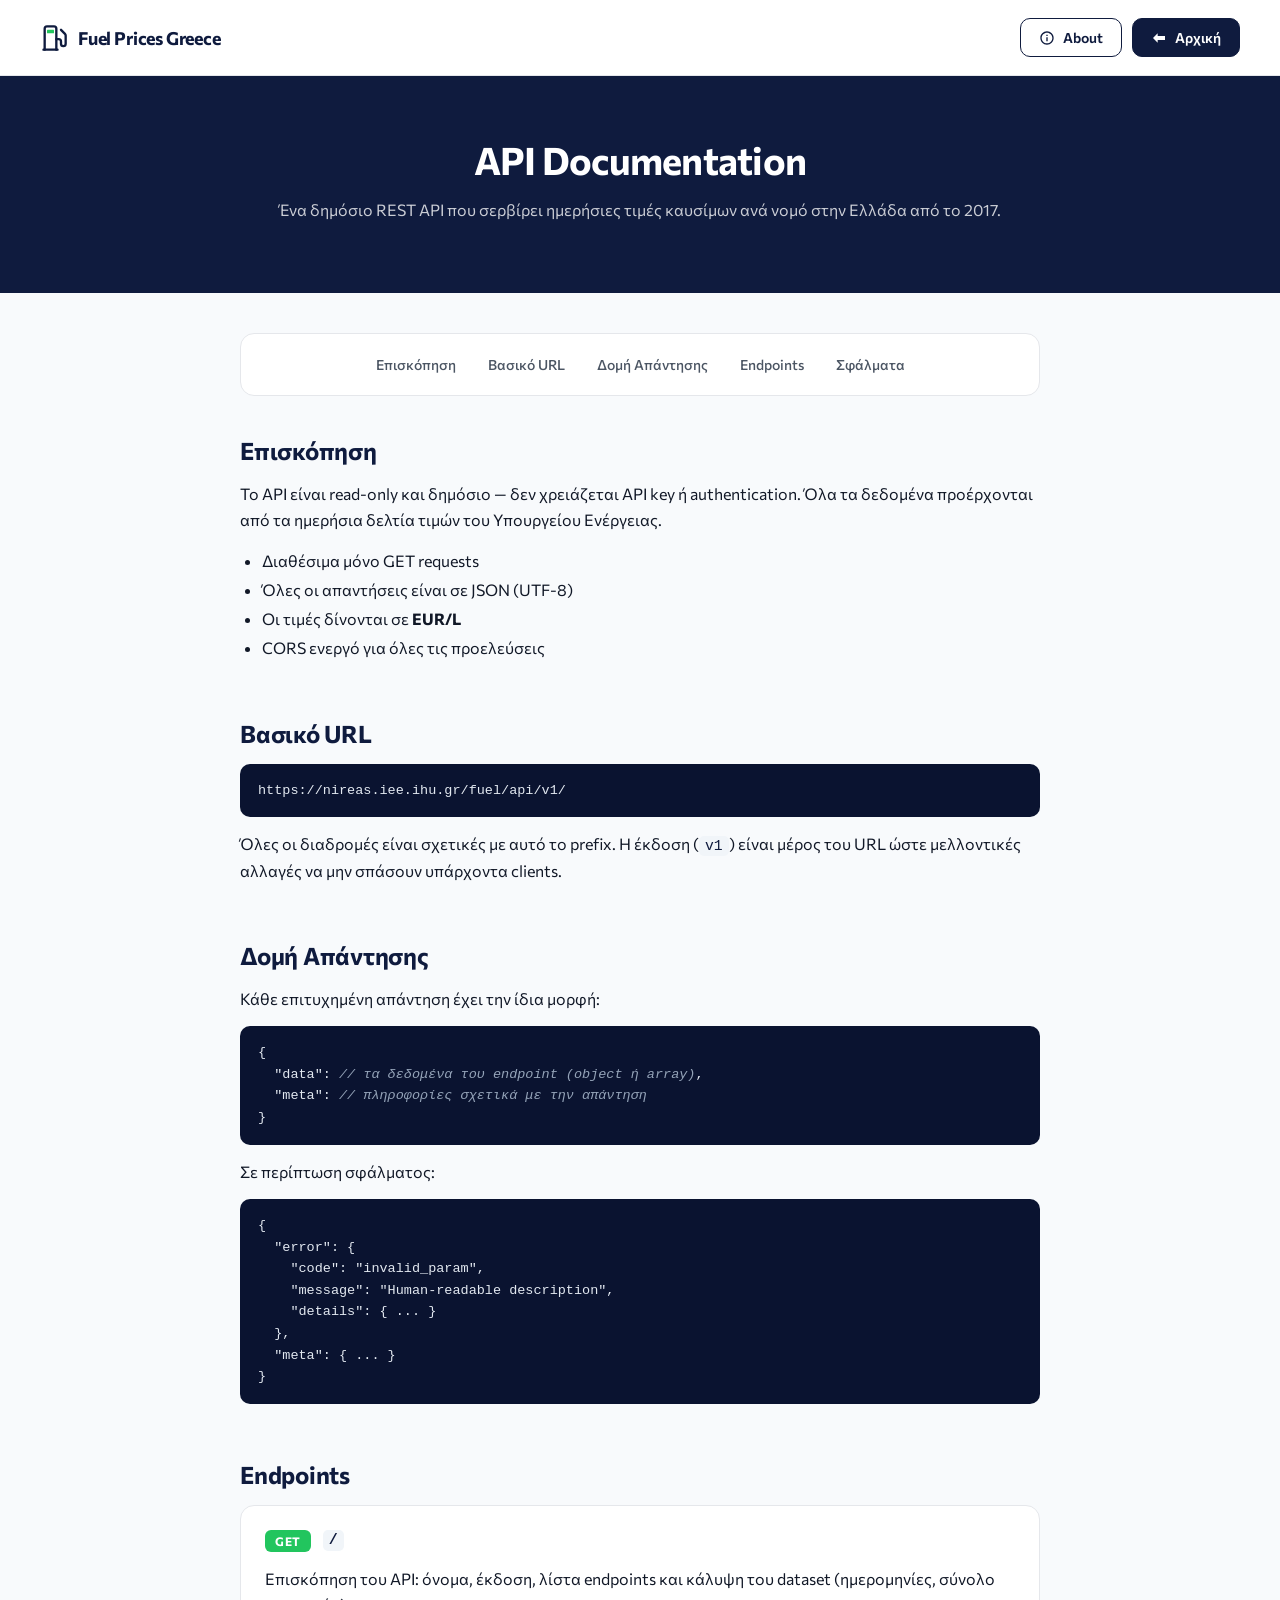
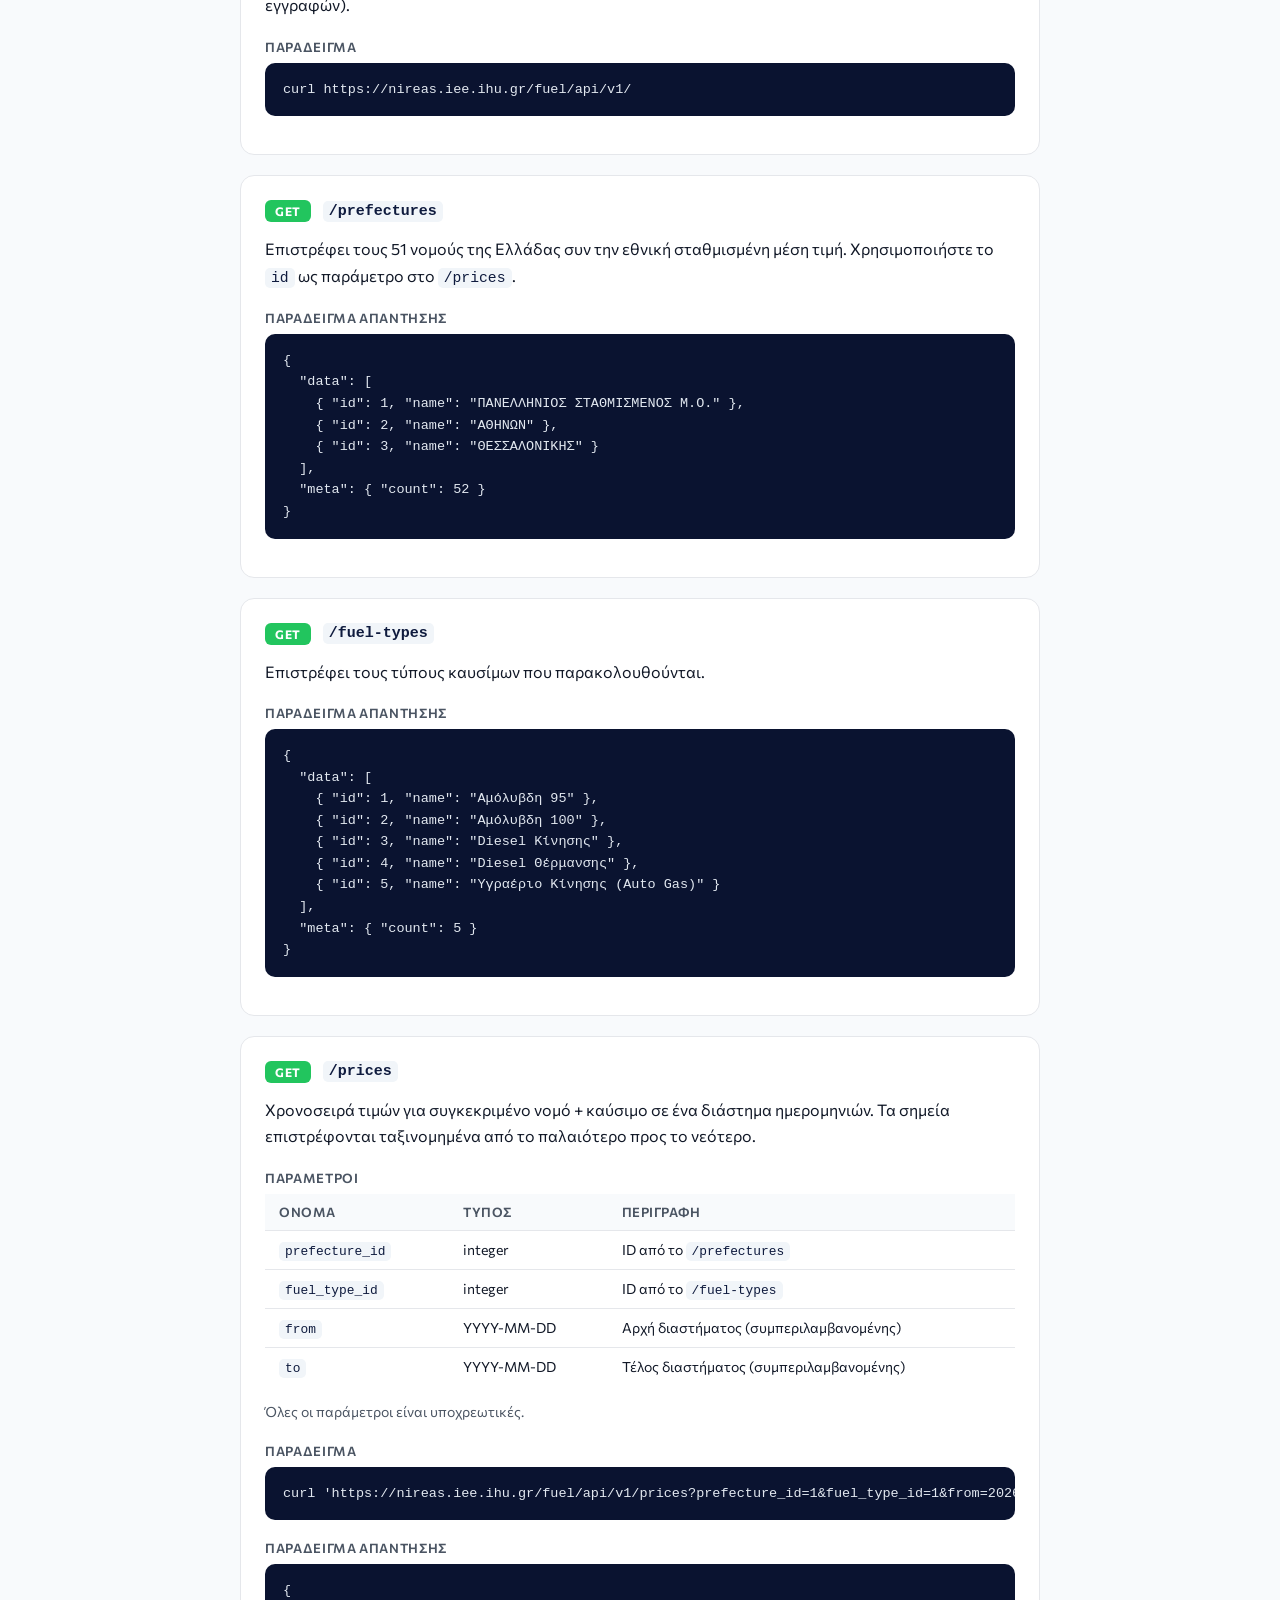
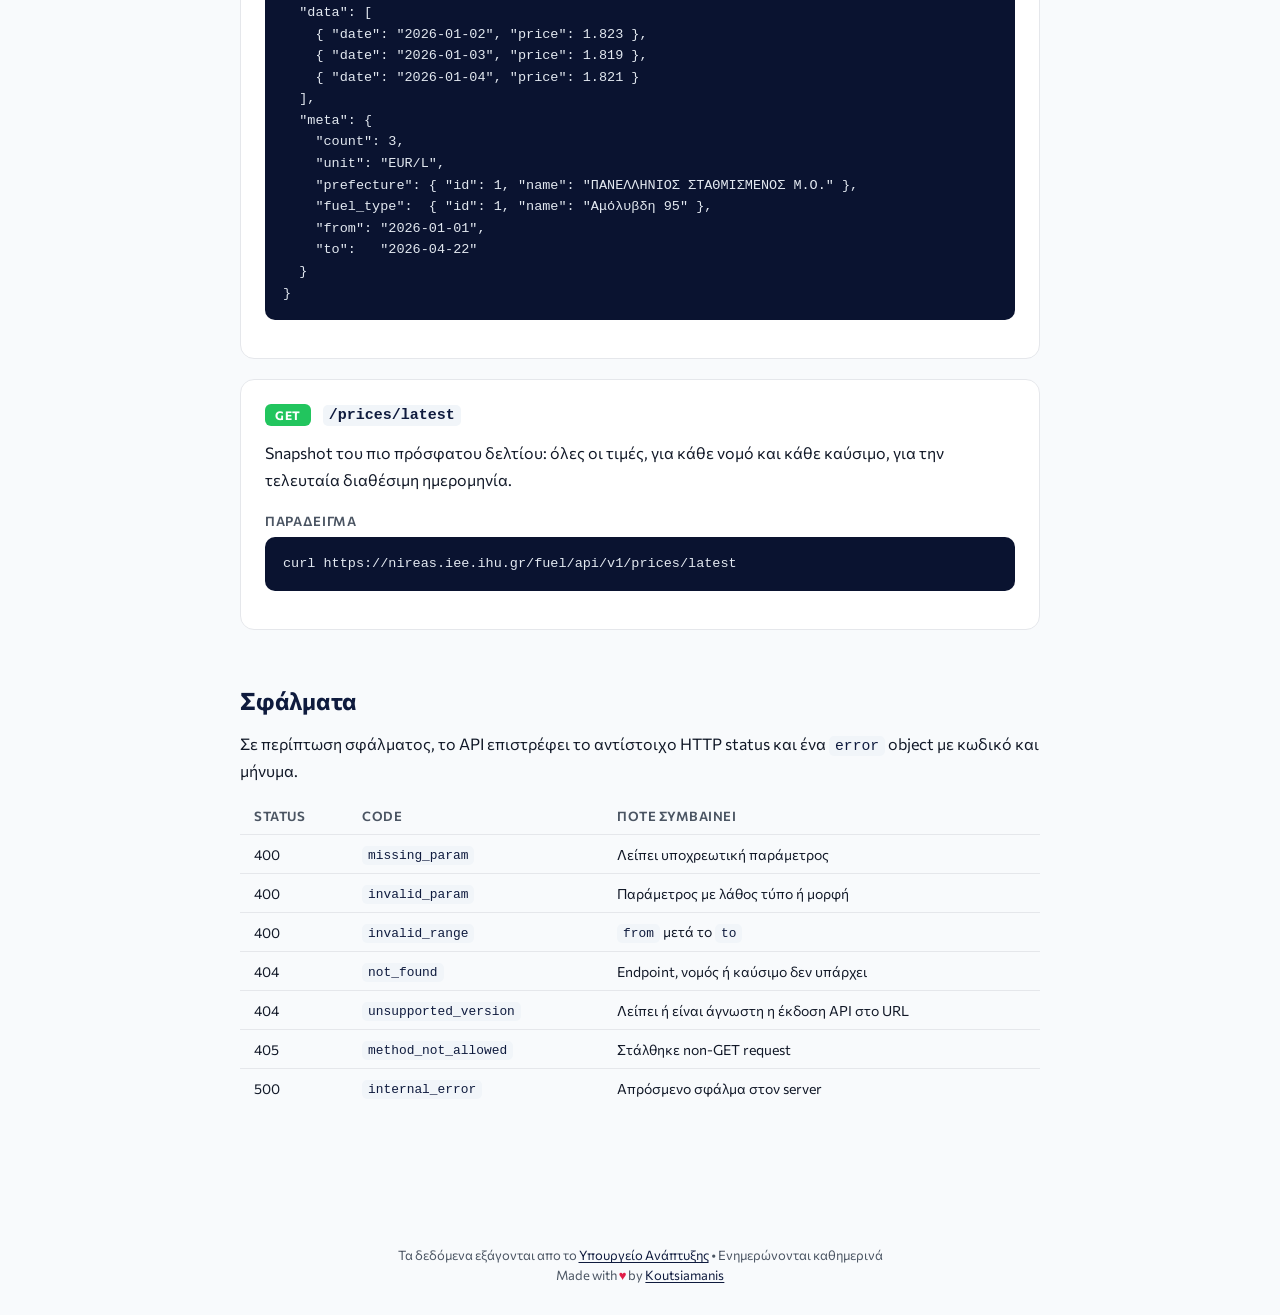
==== commit 60499018: "Added About page" ====
--- a/docs.html
+++ b/docs.html
@@ -36,12 +36,20 @@
             </svg>
             <span class="brand-text">Fuel Prices Greece</span>
         </a>
-        <a class="api-button" href="/fuel">
-            <svg viewBox="0 0 24 24" aria-hidden="true" width="16" height="16">
-                <path d="M10 19l-7-7 7-7v4h11v6H10v4z" fill="currentColor"/>
-            </svg>
-            Αρχική
-        </a>
+        <div class="nav-actions">
+            <a class="about-button" href="about">
+                <svg viewBox="0 0 24 24" aria-hidden="true" width="16" height="16">
+                    <path d="M12 2C6.48 2 2 6.48 2 12s4.48 10 10 10 10-4.48 10-10S17.52 2 12 2zm0 18c-4.41 0-8-3.59-8-8s3.59-8 8-8 8 3.59 8 8-3.59 8-8 8zm-1-13h2v2h-2zm0 4h2v6h-2z" fill="currentColor"/>
+                </svg>
+                About
+            </a>
+            <a class="api-button" href="/fuel">
+                <svg viewBox="0 0 24 24" aria-hidden="true" width="16" height="16">
+                    <path d="M10 19l-7-7 7-7v4h11v6H10v4z" fill="currentColor"/>
+                </svg>
+                Αρχική
+            </a>
+        </div>
     </header>
 
     <section class="docs-hero">
--- a/frontend/style.css
+++ b/frontend/style.css
@@ -85,22 +85,44 @@
     letter-spacing: -0.01em;
 }
 
-.api-button {
+.nav-actions {
+    display: flex;
+    gap: 10px;
+}
+
+.api-button,
+.about-button {
     display: inline-flex;
     align-items: center;
     gap: 8px;
-    background: var(--navy);
-    color: #fff;
     padding: 10px 18px;
     border-radius: 10px;
     font-size: 14px;
     font-weight: 600;
     text-decoration: none;
-    transition: background 0.15s ease;
+    transition: background 0.15s ease, color 0.15s ease, border-color 0.15s ease;
+}
+
+.api-button {
+    background: var(--navy);
+    color: #fff;
+    border: 1.5px solid var(--navy);
 }
 
 .api-button:hover {
     background: var(--navy-deep);
+    border-color: var(--navy-deep);
+}
+
+.about-button {
+    background: #fff;
+    color: var(--navy);
+    border: 1.5px solid var(--navy);
+}
+
+.about-button:hover {
+    background: var(--navy);
+    color: #fff;
 }
 
 /* ---- Hero ---- */
@@ -439,6 +461,98 @@
     }
 }
 
+/* ---- About page ---- */
+
+.about-content {
+    max-width: 880px;
+    margin: 0 auto;
+    padding: 48px 40px 60px;
+}
+
+.about-logos {
+    display: grid;
+    grid-template-columns: repeat(4, 1fr);
+    gap: 20px;
+    margin-bottom: 48px;
+    align-items: stretch;
+}
+
+.about-logos a {
+    display: flex;
+    align-items: center;
+    justify-content: center;
+    padding: 20px;
+    background: #fff;
+    border: 1px solid var(--line);
+    border-radius: var(--radius);
+    transition: transform 0.15s ease, box-shadow 0.15s ease, border-color 0.15s ease;
+    min-height: 130px;
+}
+
+.about-logos a:hover {
+    transform: translateY(-2px);
+    box-shadow: 0 8px 16px -8px rgba(15, 27, 62, 0.18);
+    border-color: var(--navy);
+}
+
+.about-logos img {
+    max-width: 100%;
+    max-height: 90px;
+    width: auto;
+    height: auto;
+    object-fit: contain;
+}
+
+.about-text {
+    line-height: 1.7;
+    color: var(--ink);
+    font-size: 15px;
+}
+
+.about-text p {
+    margin: 0 0 14px;
+}
+
+.about-text a {
+    color: var(--navy);
+    text-decoration: underline;
+    text-underline-offset: 2px;
+    transition: color 0.15s ease;
+}
+
+.about-text a:hover {
+    color: var(--green-dark);
+}
+
+.about-feedback {
+    margin-top: 24px !important;
+    padding-top: 20px;
+    border-top: 1px solid var(--line);
+    text-align: center;
+    color: var(--ink-soft);
+}
+
+@media (max-width: 768px) {
+    .about-content {
+        padding: 32px 16px 40px;
+    }
+
+    .about-logos {
+        grid-template-columns: repeat(2, 1fr);
+        gap: 12px;
+        margin-bottom: 36px;
+    }
+
+    .about-logos a {
+        padding: 14px;
+        min-height: 100px;
+    }
+
+    .about-logos img {
+        max-height: 70px;
+    }
+}
+
 /* ---- Docs page ---- */
 
 .docs-hero {
